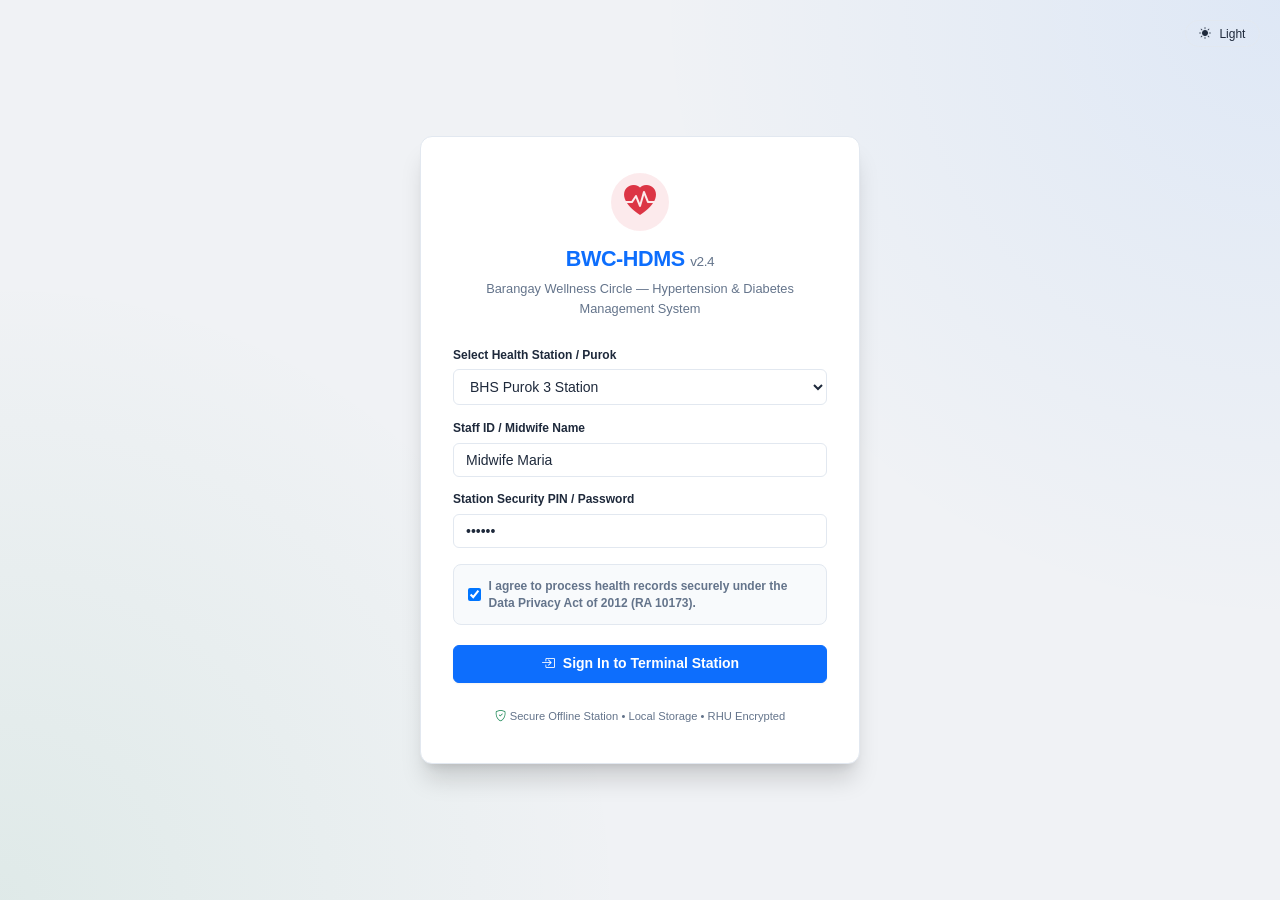
==== index.html @ 8a666435 "Initial commit" ====
<!DOCTYPE html>
<html lang="en">
<head>
    <meta charset="UTF-8">
    <meta http-equiv="refresh" content="0; url=loginPage.html">
    <title>Redirecting to BWC-HDMS Portal...</title>
    <script>
        window.location.replace("loginPage.html");
    </script>
</head>
<body style="font-family: system-ui, sans-serif; display: flex; align-items: center; justify-content: center; height: 100vh; margin: 0; background-color: #f0f2f5; color: #334155;">
    <p>Loading BWC-HDMS Portal... If you are not redirected, <a href="loginPage.html" style="color: #0d6efd; font-weight: 600;">click here</a>.</p>
</body>
</html>
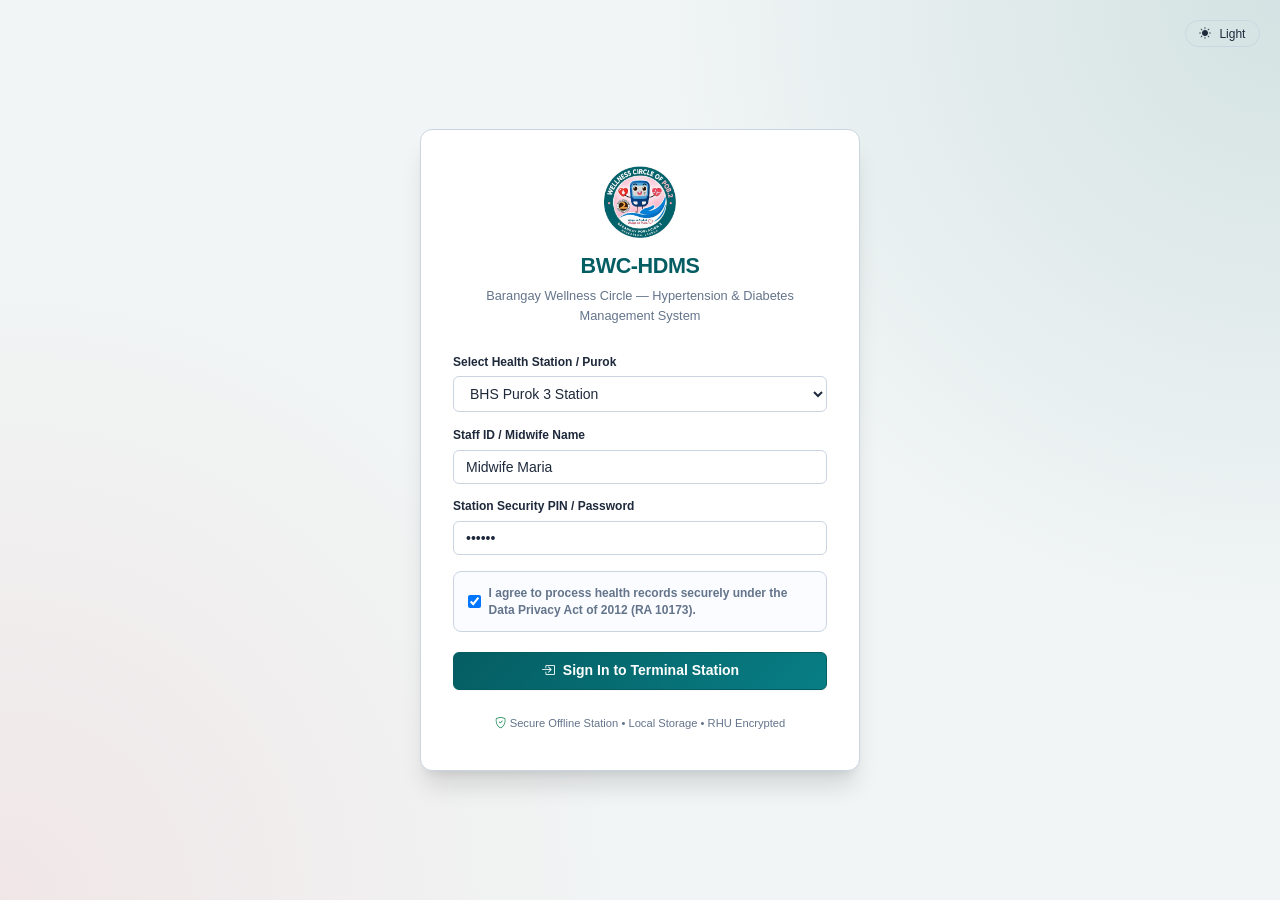
==== commit c073dc9c: "Polished dashboard, TCR, and Vitals. Polishing Schedule. Adding Database." ====
--- a/index.html
+++ b/index.html
@@ -4,6 +4,7 @@
     <meta charset="UTF-8">
     <meta http-equiv="refresh" content="0; url=loginPage.html">
     <title>Redirecting to BWC-HDMS Portal...</title>
+    <link rel="icon" type="image/png" href="icons/Logo.png">
     <script>
         window.location.replace("loginPage.html");
     </script>
